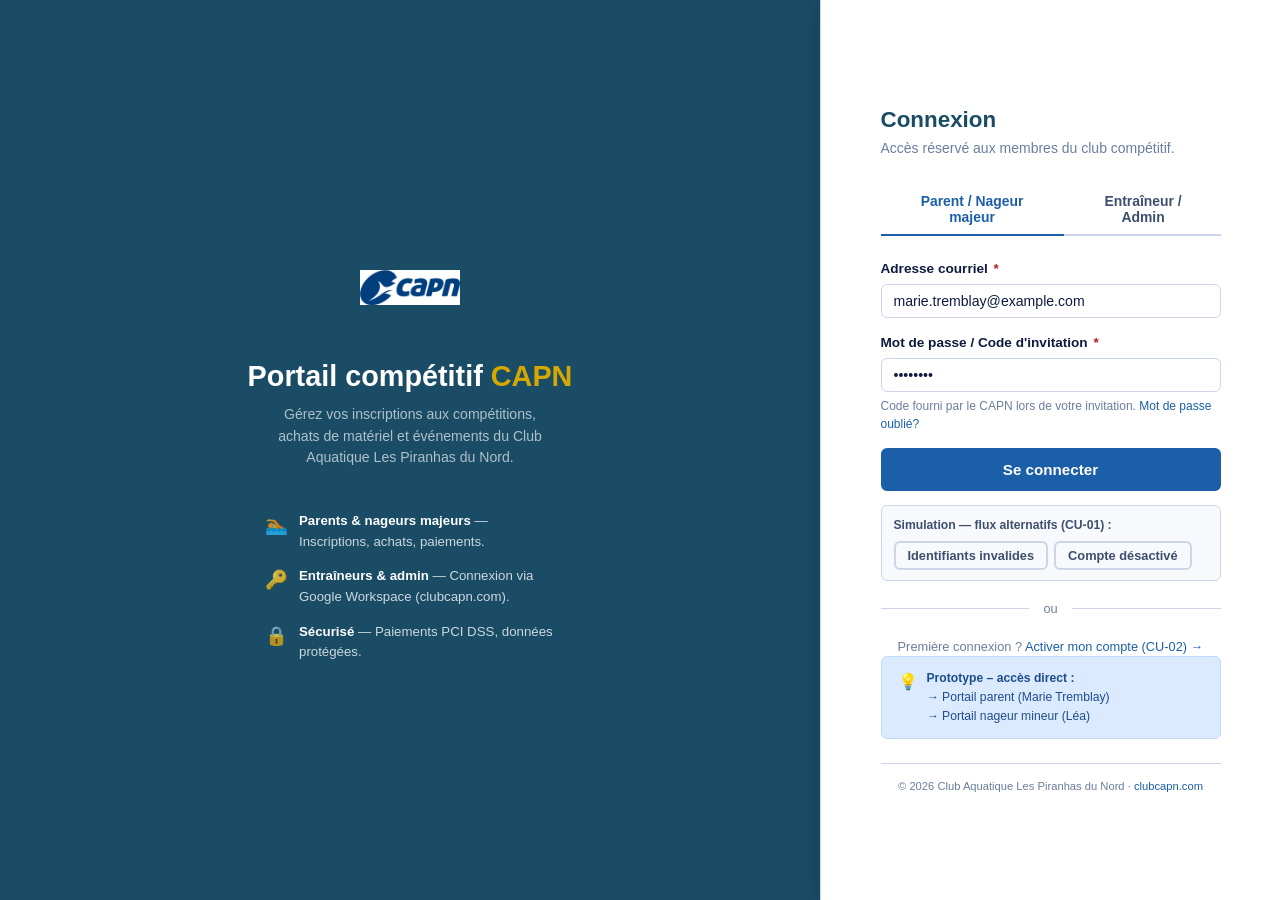
==== index.html @ 6d2fcdcb "Initial prototype commitment" ====
<!DOCTYPE html>
<html lang="fr">
<head>
  <meta charset="UTF-8" />
  <meta name="viewport" content="width=device-width, initial-scale=1.0" />
  <title>CAPN – Connexion</title>
  <meta name="description" content="Portail compétitif du Club Aquatique Les Piranhas du Nord (CAPN)." />
  <link rel="stylesheet" href="styles.css" />
</head>
<body>

<div class="login-page">
  <!-- Gauche – Branding -->
  <div class="login-left">
    <img src="image.png" alt="Logo CAPN" class="login-logo"
         onerror="this.style.display='none'; document.getElementById('logo-fb').style.display='flex';" />
    <div id="logo-fb" style="display:none; width:100px; height:100px; background:var(--gold); border-radius:50%; align-items:center; justify-content:center; font-size:2.8rem; margin-bottom:22px;">🐟</div>

    <div class="login-tagline">
      Portail compétitif <span>CAPN</span>
    </div>
    <p class="login-sub mt-12">
      Gérez vos inscriptions aux compétitions, achats de matériel et événements du Club Aquatique Les Piranhas du Nord.
    </p>

    <div style="margin-top:42px; display:flex; flex-direction:column; gap:14px; max-width:290px; width:100%;">
      <div style="display:flex; gap:11px; align-items:flex-start; color:rgba(255,255,255,.78); font-size:.83rem;">
        <span style="font-size:1.15rem; flex-shrink:0;">🏊</span>
        <span><strong style="color:#fff;">Parents &amp; nageurs majeurs</strong> — Inscriptions, achats, paiements.</span>
      </div>
      <div style="display:flex; gap:11px; align-items:flex-start; color:rgba(255,255,255,.78); font-size:.83rem;">
        <span style="font-size:1.15rem; flex-shrink:0;">🔑</span>
        <span><strong style="color:#fff;">Entraîneurs &amp; admin</strong> — Connexion via Google Workspace (clubcapn.com).</span>
      </div>
      <div style="display:flex; gap:11px; align-items:flex-start; color:rgba(255,255,255,.78); font-size:.83rem;">
        <span style="font-size:1.15rem; flex-shrink:0;">🔒</span>
        <span><strong style="color:#fff;">Sécurisé</strong> — Paiements PCI DSS, données protégées.</span>
      </div>
    </div>
  </div>

  <!-- Droite – Formulaire -->
  <div class="login-right">
    <div class="login-form-box">
      <h2 style="color:var(--capn-teal); margin-bottom:4px;">Connexion</h2>
      <p class="text-sm text-muted" style="margin-bottom:24px;">Accès réservé aux membres du club compétitif.</p>

      <!-- Onglets CU-01 -->
      <div class="tabs">
        <button class="tab-btn active" onclick="switchTab('parent')" id="tab-parent">Parent / Nageur majeur</button>
        <button class="tab-btn" onclick="switchTab('admin')" id="tab-admin">Entraîneur / Admin</button>
      </div>

      <!-- Section parent – AC1 Parent/Tuteur, AC2 Nageur majeur -->
      <div id="section-parent">
        <!-- Message d'erreur -->
        <div id="login-error" class="alert alert-danger mb-16 hidden">
          <span class="alert-icon">⚠️</span>
          <div id="login-error-msg">Identifiants invalides. Veuillez vérifier votre code et réessayer.</div>
        </div>

        <form id="login-form" onsubmit="handleLogin(event)">
          <div style="display:flex; flex-direction:column; gap:14px;">
            <div class="form-group">
              <label class="form-label" for="email">Adresse courriel <span class="required">*</span></label>
              <input type="email" id="email" class="form-control" placeholder="prenom.nom@example.com" value="marie.tremblay@example.com" required />
            </div>
            <div class="form-group">
              <label class="form-label" for="code">Mot de passe / Code d'invitation <span class="required">*</span></label>
              <input type="password" id="code" class="form-control" placeholder="Code reçu par courriel" value="CAPN2026" required />
              <span class="form-hint">Code fourni par le CAPN lors de votre invitation. <a href="#" onclick="showModal('modal-forgot')">Mot de passe oublié?</a></span>
            </div>
            <button type="submit" class="btn btn-primary btn-full btn-lg" id="btn-login">Se connecter</button>
          </div>
        </form>

        <!-- Simulation flux alternatifs (CU-01) -->
        <div style="margin-top:14px; padding:10px 12px; background:#F7F9FD; border:1px solid var(--border); border-radius:var(--radius); font-size:.76rem; color:var(--text-mid);">
          <div style="font-weight:600; margin-bottom:6px;">Simulation — flux alternatifs (CU-01) :</div>
          <div style="display:flex; gap:6px; flex-wrap:wrap;">
            <button class="btn btn-ghost btn-sm" onclick="simulerErreur('invalide')">Identifiants invalides</button>
            <button class="btn btn-ghost btn-sm" onclick="simulerErreur('desactive')">Compte désactivé</button>
          </div>
        </div>

        <div class="divider mt-16">ou</div>

        <div style="text-align:center; font-size:.8rem; color:var(--text-light);">
          Première connexion ? <a href="#" onclick="showModal('modal-activate')">Activer mon compte (CU-02) →</a>
        </div>

        <!-- Accès rapide prototype -->
        <div class="alert alert-info mt-20">
          <span class="alert-icon">💡</span>
          <div style="font-size:.76rem;">
            <strong>Prototype – accès direct :</strong><br/>
            <a href="dashboard-parent.html" style="color:var(--info);">→ Portail parent (Marie Tremblay)</a><br/>
            <a href="epreuves.html" style="color:var(--info);">→ Portail nageur mineur (Léa)</a>
          </div>
        </div>
      </div>

      <!-- Section entraîneur / admin – AC3 Entraîneur, AC4 Admin/DG (SSO Google) -->
      <div id="section-admin" class="hidden">
        <p class="text-sm text-muted mb-16">
          Le personnel du CAPN se connecte via le compte Google Workspace du club (<strong>@clubcapn.com</strong>). 
          Aucun identifiant supplémentaire n'est requis — le contrôle d'accès est géré par rôle (CU-01).
        </p>

        <!-- Erreur SSO (flux alternatif 2a.2) -->
        <div id="sso-error" class="alert alert-danger mb-16 hidden">
          <span class="alert-icon">⚠️</span>
          <div id="sso-error-msg">Connexion refusée. Votre compte @clubcapn.com n'est pas autorisé ou le service est indisponible.</div>
        </div>

        <button type="button" class="btn btn-google btn-full btn-lg" onclick="handleGoogleLogin()">
          <svg width="20" height="20" viewBox="0 0 48 48">
            <path fill="#EA4335" d="M24 9.5c3.5 0 6.6 1.2 9.1 3.2l6.8-6.8C35.8 2.2 30.2 0 24 0 14.7 0 6.7 5.4 2.7 13.3l7.9 6.1C12.4 13 17.8 9.5 24 9.5z"/>
            <path fill="#4285F4" d="M46.5 24.5c0-1.6-.1-3.2-.4-4.7H24v8.9h12.7c-.6 3-2.3 5.5-4.8 7.2l7.5 5.8C43.8 37.7 46.5 31.6 46.5 24.5z"/>
            <path fill="#FBBC05" d="M10.6 28.6A14.6 14.6 0 0 1 9.5 24c0-1.6.3-3.2.8-4.6L2.4 13.3A23.8 23.8 0 0 0 0 24c0 3.8.9 7.4 2.6 10.6l8-6z"/>
            <path fill="#34A853" d="M24 48c6.2 0 11.4-2 15.2-5.5l-7.5-5.8c-2.1 1.4-4.7 2.3-7.7 2.3-6.2 0-11.5-4.2-13.4-9.8l-8 6.2C6.6 42.5 14.7 48 24 48z"/>
          </svg>
          Connexion avec Google (clubcapn.com)
        </button>

        <div style="margin-top:12px; font-size:.76rem; text-align:center; color:var(--text-light);">
          <button class="btn btn-ghost btn-sm" style="font-size:.74rem;" onclick="simulerErreurSSO()">Simuler refus SSO (flux alt. 2a.2)</button>
        </div>

        <div class="alert alert-info mt-20">
          <span class="alert-icon">💡</span>
          <div style="font-size:.76rem;"><strong>Prototype :</strong><br/>
            <a href="dashboard-parent.html" style="color:var(--info);">→ Portail admin (connexion simulée)</a>
          </div>
        </div>
      </div>

      <div class="mt-24" style="text-align:center; font-size:.7rem; color:var(--text-light); border-top:1px solid var(--border); padding-top:14px;">
        © 2026 Club Aquatique Les Piranhas du Nord · <a href="https://www.clubcapn.com" target="_blank">clubcapn.com</a>
      </div>
    </div>
  </div>
</div>

<!-- Modal: Mot de passe oublié -->
<div class="modal-overlay" id="modal-forgot">
  <div class="modal">
    <div class="modal-header">
      <h3>Récupération de compte</h3>
      <button class="modal-close" onclick="closeModal('modal-forgot')">✕</button>
    </div>
    <div class="modal-body">
      <p class="text-sm text-muted mb-16">Saisissez votre adresse courriel. Un lien de réinitialisation vous sera envoyé via Google Workspace.</p>
      <div class="form-group">
        <label class="form-label">Adresse courriel <span class="required">*</span></label>
        <input type="email" class="form-control" placeholder="votre@courriel.com" />
      </div>
    </div>
    <div class="modal-footer">
      <button class="btn btn-ghost" onclick="closeModal('modal-forgot')">Annuler</button>
      <button class="btn btn-primary" onclick="showToast('Courriel de réinitialisation envoyé!'); closeModal('modal-forgot')">Envoyer le lien</button>
    </div>
  </div>
</div>

<!-- Modal: Activation de compte (CU-02) -->
<div class="modal-overlay" id="modal-activate">
  <div class="modal">
    <div class="modal-header">
      <h3>Activer mon compte – CU-02</h3>
      <button class="modal-close" onclick="closeModal('modal-activate')">✕</button>
    </div>
    <div class="modal-body">
      <div class="alert alert-info mb-16">
        <span class="alert-icon">📧</span>
        <div>Vous devez avoir reçu un courriel d'invitation du CAPN contenant votre code d'activation unique (CU-14 : émis par l'admin/DG).</div>
      </div>

      <!-- Erreur activation (flux alt. CU-02) -->
      <div id="activate-error" class="alert alert-danger mb-12 hidden">
        <span class="alert-icon">⚠️</span>
        <div id="activate-error-msg">Code invalide.</div>
      </div>

      <div style="display:flex; flex-direction:column; gap:12px;">
        <div class="form-group">
          <label class="form-label">Code d'invitation <span class="required">*</span></label>
          <input type="text" class="form-control code-input" placeholder="______" maxlength="10" id="activation-code" />
          <span class="form-hint">Code à 6-10 caractères fourni par le CAPN. Essayez : <strong>CAPN2026</strong></span>
        </div>
        <div class="form-row">
          <div class="form-group">
            <label class="form-label">Prénom <span class="required">*</span></label>
            <input type="text" class="form-control" placeholder="Votre prénom" />
          </div>
          <div class="form-group">
            <label class="form-label">Nom <span class="required">*</span></label>
            <input type="text" class="form-control" placeholder="Votre nom" />
          </div>
        </div>
        <div class="form-group">
          <label class="form-label">Nouveau mot de passe <span class="required">*</span></label>
          <input type="password" class="form-control" placeholder="Minimum 8 caractères" />
        </div>
      </div>

      <!-- Flux alternatifs CU-02 -->
      <div style="margin-top:12px; padding:9px 11px; background:#F7F9FD; border:1px solid var(--border); border-radius:var(--radius); font-size:.74rem;">
        <div style="font-weight:600; margin-bottom:5px; color:var(--text-mid);">Flux alternatifs CU-02 :</div>
        <div style="display:flex; gap:5px; flex-wrap:wrap;">
          <button class="btn btn-ghost btn-sm" style="font-size:.72rem;" onclick="afficherErreurActivation('Code invalide ou inexistant.')">Code invalide</button>
          <button class="btn btn-ghost btn-sm" style="font-size:.72rem;" onclick="afficherErreurActivation('Ce code a expiré. Contactez le CAPN.')">Code expiré</button>
          <button class="btn btn-ghost btn-sm" style="font-size:.72rem;" onclick="afficherErreurActivation('Ce code a déjà été utilisé.')">Déjà utilisé</button>
        </div>
      </div>
    </div>
    <div class="modal-footer">
      <button class="btn btn-ghost" onclick="closeModal('modal-activate')">Annuler</button>
      <button class="btn btn-primary" id="btn-activer" onclick="activerCompte()">Activer mon compte</button>
    </div>
  </div>
</div>

<div class="toast-container" id="toast-container"></div>

<script src="mock-data.js"></script>
<script>
function switchTab(tab) {
  document.getElementById('tab-parent').classList.toggle('active', tab === 'parent');
  document.getElementById('tab-admin').classList.toggle('active', tab === 'admin');
  document.getElementById('section-parent').classList.toggle('hidden', tab !== 'parent');
  document.getElementById('section-admin').classList.toggle('hidden', tab !== 'admin');
}

async function handleLogin(e) {
  e.preventDefault();
  const errorBox = document.getElementById('login-error');
  errorBox.classList.add('hidden');
  const btn = document.getElementById('btn-login');
  const email = document.getElementById('email').value;
  const code  = document.getElementById('code').value;
  setLoading(btn, true);
  const res = await API.login(email, code);
  setLoading(btn, false);
  if (res.success) {
    showToast('Connexion réussie! Redirection…');
    setTimeout(() => window.location.href = 'dashboard-parent.html', 1100);
  } else {
    document.getElementById('login-error-msg').textContent = res.error;
    errorBox.classList.remove('hidden');
  }
}

function simulerErreur(type) {
  const errorBox = document.getElementById('login-error');
  const msg = document.getElementById('login-error-msg');
  if (type === 'invalide') msg.textContent = 'Identifiants invalides. Veuillez vérifier votre courriel et votre code.';
  if (type === 'desactive') msg.textContent = 'Votre compte est désactivé. Veuillez contacter l\'équipe du CAPN pour régulariser votre situation.';
  errorBox.classList.remove('hidden');
}

function simulerErreurSSO() {
  const el = document.getElementById('sso-error');
  el.classList.remove('hidden');
  document.getElementById('sso-error-msg').textContent = 'Connexion refusée par Google Workspace. Votre compte @clubcapn.com n\'est pas autorisé ou le service SSO est temporairement indisponible.';
}

async function handleGoogleLogin() {
  const btn = event.currentTarget;
  setLoading(btn, true);
  await API.delay(900);
  setLoading(btn, false);
  showToast('Connexion Google réussie! Redirection…');
  setTimeout(() => window.location.href = 'dashboard-parent.html', 1100);
}

async function activerCompte() {
  const code = document.getElementById('activation-code').value.trim().toUpperCase();
  document.getElementById('activate-error').classList.add('hidden');
  if (!code) { afficherErreurActivation('Veuillez saisir un code d\'invitation.'); return; }
  const btn = document.getElementById('btn-activer');
  setLoading(btn, true);
  await API.delay(900);
  setLoading(btn, false);
  if (code === 'CAPN2026') {
    showToast('Compte activé avec succès! Vous pouvez maintenant vous connecter.');
    closeModal('modal-activate');
  } else {
    afficherErreurActivation('Code invalide ou inexistant. Vérifiez votre courriel d\'invitation.');
  }
}

function afficherErreurActivation(msg) {
  document.getElementById('activate-error-msg').textContent = msg;
  document.getElementById('activate-error').classList.remove('hidden');
}

function showModal(id)  { document.getElementById(id).classList.add('open');    }
function closeModal(id) { document.getElementById(id).classList.remove('open'); }

document.querySelectorAll('.modal-overlay').forEach(m => {
  m.addEventListener('click', e => { if (e.target === m) m.classList.remove('open'); });
});
</script>
</body>
</html>
---- styles.css ----
:root {
  --navy: #0D1B6B;
  --navy-dark: #091247;
  --navy-mid: #1a2d8a;
  --aqua: #1B5FA8;
  --aqua-light: #2572c4;
  --gold: #D4A800;
  --gold-dark: #B08C00;
  --gold-light: #FFF3CC;
  --capn-teal: #1A4C66;
  --bg-light: #F2F5FB;
  --bg-white: #FFFFFF;
  --text-dark: #0D1B3E;
  --text-mid: #3D4F6E;
  --text-light: #6B7E9F;
  --border: #CDD6E8;
  --border-dark: #AAB8D0;
  --success: #15803D;
  --success-bg: #DCFCE7;
  --warning: #92400E;
  --warning-bg: #FEF3C7;
  --danger: #B91C1C;
  --danger-bg: #FEE2E2;
  --info: #1E4D8C;
  --info-bg: #DBEAFE;

  --radius: 6px;
  --radius-lg: 10px;
  --shadow-sm: 0 1px 4px rgba(0, 0, 0, .08);
  --shadow: 0 3px 10px rgba(0, 0, 0, .10);
  --shadow-lg: 0 6px 20px rgba(0, 0, 0, .14);
  --transition: .18s ease;
}

*,
*::before,
*::after {
  box-sizing: border-box;
  margin: 0;
  padding: 0;
}

html {
  font-size: 16px;
  scroll-behavior: smooth;
}

body {
  font-family: 'Franklin Gothic Medium', 'Arial Narrow', Arial, sans-serif;
  background: var(--bg-light);
  color: var(--text-dark);
  line-height: 1.55;
  min-height: 100vh;
}

a {
  color: var(--aqua);
  text-decoration: none;
  transition: color var(--transition);
}

a:hover {
  color: var(--aqua-light);
  text-decoration: underline;
}

img {
  max-width: 100%;
}

h1 {
  font-size: 1.85rem;
  font-weight: 700;
  line-height: 1.25;
}

h2 {
  font-size: 1.4rem;
  font-weight: 700;
  line-height: 1.3;
}

h3 {
  font-size: 1.15rem;
  font-weight: 600;
  line-height: 1.4;
}

h4 {
  font-size: 1rem;
  font-weight: 600;
}

.text-muted {
  color: var(--text-light);
}

.text-mid {
  color: var(--text-mid);
}

.text-sm {
  font-size: .875rem;
}

.text-xs {
  font-size: .75rem;
}

.text-gold {
  color: var(--gold);
}

.text-aqua {
  color: var(--aqua);
}

.text-navy {
  color: var(--capn-teal);
}

.text-success {
  color: var(--success);
}

.text-danger {
  color: var(--danger);
}

.fw-600 {
  font-weight: 600;
}

.fw-700 {
  font-weight: 700;
}

.container {
  max-width: 1140px;
  margin: 0 auto;
  padding: 0 24px;
}

.container-sm {
  max-width: 700px;
  margin: 0 auto;
  padding: 0 24px;
}

.flex {
  display: flex;
}

.flex-col {
  flex-direction: column;
}

.align-center {
  align-items: center;
}

.justify-between {
  justify-content: space-between;
}

.gap-8 {
  gap: 8px;
}

.gap-12 {
  gap: 12px;
}

.gap-16 {
  gap: 16px;
}

.gap-24 {
  gap: 24px;
}

.mt-4 {
  margin-top: 4px;
}

.mt-8 {
  margin-top: 8px;
}

.mt-12 {
  margin-top: 12px;
}

.mt-16 {
  margin-top: 16px;
}

.mt-24 {
  margin-top: 24px;
}

.mt-32 {
  margin-top: 32px;
}

.mb-4 {
  margin-bottom: 4px;
}

.mb-8 {
  margin-bottom: 8px;
}

.mb-16 {
  margin-bottom: 16px;
}

.mb-24 {
  margin-bottom: 24px;
}

/* ── Navbar ── */
.navbar {
  background: var(--capn-teal);
  padding: 0 28px;
  height: 58px;
  display: flex;
  align-items: center;
  justify-content: space-between;
  box-shadow: 0 2px 6px rgba(0, 0, 0, .20);
  position: sticky;
  top: 0;
  z-index: 100;
}

.navbar-brand {
  display: flex;
  align-items: center;
  gap: 11px;
  text-decoration: none;
}

.navbar-logo {
  height: 36px;
  object-fit: contain;
}

.navbar-title {
  font-size: 1.05rem;
  font-weight: 700;
  color: #fff;
  letter-spacing: .2px;
}

.navbar-title span {
  color: var(--gold);
}

.navbar-nav {
  display: flex;
  align-items: center;
  gap: 4px;
  list-style: none;
}

.navbar-nav a {
  color: rgba(255, 255, 255, .78);
  font-size: .88rem;
  font-weight: 500;
  padding: 5px 13px;
  border-radius: var(--radius);
  transition: all var(--transition);
  text-decoration: none;
}

.navbar-nav a:hover {
  background: rgba(255, 255, 255, .10);
  color: #fff;
  text-decoration: none;
}

.navbar-nav a.active {
  background: rgba(255, 255, 255, .12);
  color: #fff;
}

.navbar-user {
  display: flex;
  align-items: center;
  gap: 9px;
  color: rgba(255, 255, 255, .88);
  font-size: .84rem;
  font-weight: 500;
}

.avatar {
  width: 34px;
  height: 34px;
  border-radius: 50%;
  background: var(--gold);
  color: var(--capn-teal);
  display: flex;
  align-items: center;
  justify-content: center;
  font-weight: 700;
  font-size: .82rem;
  flex-shrink: 0;
}

/* ── Page Header ── */
.page-header {
  background: var(--capn-teal);
  padding: 32px 0 26px;
  color: #fff;
  border-bottom: 3px solid var(--gold);
}

.page-header h1 {
  color: #fff;
}

.page-header p {
  color: rgba(255, 255, 255, .72);
  margin-top: 5px;
  font-size: .92rem;
}

.breadcrumb {
  font-size: .78rem;
  color: rgba(255, 255, 255, .55);
  margin-bottom: 7px;
  display: flex;
  gap: 6px;
  align-items: center;
}

.breadcrumb a {
  color: rgba(255, 255, 255, .65);
  text-decoration: none;
}

.breadcrumb a:hover {
  color: var(--gold);
  text-decoration: none;
}

.breadcrumb-sep {
  opacity: .45;
}

/* ── Cards ── */
.card {
  background: var(--bg-white);
  border-radius: var(--radius-lg);
  box-shadow: var(--shadow-sm);
  border: 1px solid var(--border);
  overflow: hidden;
}

.card-body {
  padding: 22px;
}

.card-header {
  padding: 13px 22px;
  border-bottom: 1px solid var(--border);
  font-weight: 600;
  font-size: .93rem;
  background: #F7F9FD;
  display: flex;
  align-items: center;
  justify-content: space-between;
}

/* ── Stat Cards ── */
.stat-card {
  background: var(--bg-white);
  border-radius: var(--radius-lg);
  box-shadow: var(--shadow-sm);
  border: 1px solid var(--border);
  padding: 18px 20px;
  display: flex;
  align-items: center;
  gap: 14px;
  transition: box-shadow var(--transition);
}

.stat-card:hover {
  box-shadow: var(--shadow);
}

.stat-icon {
  width: 48px;
  height: 48px;
  border-radius: var(--radius);
  display: flex;
  align-items: center;
  justify-content: center;
  font-size: 1.3rem;
  flex-shrink: 0;
}

.stat-icon.navy {
  background: #DDE4F5;
  color: var(--capn-teal);
}

.stat-icon.aqua {
  background: #D6E9FA;
  color: var(--aqua);
}

.stat-icon.gold {
  background: #FFF3CC;
  color: var(--gold-dark);
}

.stat-icon.green {
  background: #D1FAE5;
  color: var(--success);
}

.stat-label {
  font-size: .74rem;
  color: var(--text-light);
  font-weight: 600;
  text-transform: uppercase;
  letter-spacing: .06em;
}

.stat-value {
  font-size: 1.55rem;
  font-weight: 700;
  color: var(--text-dark);
  line-height: 1.1;
  margin-top: 2px;
}

.stat-sub {
  font-size: .76rem;
  color: var(--text-mid);
  margin-top: 2px;
}

/* ── Buttons ── */
.btn {
  display: inline-flex;
  align-items: center;
  gap: 7px;
  padding: 9px 18px;
  border-radius: var(--radius);
  font-family: inherit;
  font-size: .88rem;
  font-weight: 600;
  cursor: pointer;
  border: 2px solid transparent;
  transition: all var(--transition);
  text-decoration: none;
  white-space: nowrap;
}

.btn:hover {
  text-decoration: none;
}

.btn-primary {
  background: var(--aqua);
  color: #fff;
  border-color: var(--aqua);
}

.btn-primary:hover {
  background: var(--aqua-light);
  border-color: var(--aqua-light);
  color: #fff;
}

.btn-navy {
  background: var(--capn-teal);
  color: #fff;
  border-color: var(--capn-teal);
}

.btn-navy:hover {
  background: var(--navy-mid);
  border-color: var(--navy-mid);
  color: #fff;
}

.btn-gold {
  background: var(--gold);
  color: var(--capn-teal);
  border-color: var(--gold);
}

.btn-gold:hover {
  background: var(--gold-dark);
  border-color: var(--gold-dark);
  color: var(--capn-teal);
}

.btn-outline {
  background: transparent;
  color: var(--aqua);
  border-color: var(--aqua);
}

.btn-outline:hover {
  background: var(--aqua);
  color: #fff;
}

.btn-danger {
  background: var(--danger);
  color: #fff;
  border-color: var(--danger);
}

.btn-danger:hover {
  background: #991B1B;
  border-color: #991B1B;
  color: #fff;
}

.btn-ghost {
  background: transparent;
  color: var(--text-mid);
  border-color: var(--border);
}

.btn-ghost:hover {
  background: var(--bg-light);
  border-color: var(--border-dark);
}

.btn-sm {
  padding: 5px 12px;
  font-size: .8rem;
}

.btn-lg {
  padding: 11px 24px;
  font-size: .95rem;
}

.btn-full {
  width: 100%;
  justify-content: center;
}

.btn:disabled {
  opacity: .45;
  pointer-events: none;
}

/* Google SSO button */
.btn-google {
  background: #fff;
  color: #3C4043;
  border: 2px solid #DADCE0;
  font-weight: 500;
}

.btn-google:hover {
  background: #F8F9FA;
  border-color: #BBBFC4;
}

.btn-google img {
  width: 20px;
  height: 20px;
}

/* ── Badges ── */
.badge {
  display: inline-flex;
  align-items: center;
  gap: 3px;
  padding: 2px 9px;
  border-radius: 4px;
  font-size: .73rem;
  font-weight: 600;
  letter-spacing: .02em;
}

.badge-open {
  background: #D1FAE5;
  color: #14532D;
  border: 1px solid #A7F3D0;
}

.badge-pending {
  background: var(--warning-bg);
  color: var(--warning);
  border: 1px solid #FDE68A;
}

.badge-closed {
  background: #F3F4F6;
  color: #6B7280;
  border: 1px solid #E5E7EB;
}

.badge-paid {
  background: #D1FAE5;
  color: #14532D;
  border: 1px solid #A7F3D0;
}

.badge-unpaid {
  background: var(--danger-bg);
  color: var(--danger);
  border: 1px solid #FECACA;
}

.badge-info {
  background: var(--info-bg);
  color: var(--info);
  border: 1px solid #BFDBFE;
}

.badge-gold {
  background: var(--gold-light);
  color: var(--gold-dark);
  border: 1px solid #FDE68A;
}

/* ── Forms ── */
.form-group {
  display: flex;
  flex-direction: column;
  gap: 5px;
}

.form-label {
  font-size: .85rem;
  font-weight: 600;
  color: var(--text-dark);
}

.form-label .required {
  color: var(--danger);
  margin-left: 2px;
}

.form-control {
  width: 100%;
  padding: 8px 12px;
  border: 1.5px solid var(--border);
  border-radius: var(--radius);
  font-family: inherit;
  font-size: .88rem;
  color: var(--text-dark);
  background: #fff;
  transition: border-color var(--transition);
  outline: none;
}

.form-control:focus {
  border-color: var(--aqua);
}

.form-control::placeholder {
  color: var(--text-light);
}

textarea.form-control {
  resize: vertical;
  min-height: 80px;
}

.form-hint {
  font-size: .75rem;
  color: var(--text-light);
}

.form-row {
  display: grid;
  grid-template-columns: 1fr 1fr;
  gap: 14px;
}

/* Checkbox / Radio custom */
.check-group {
  display: flex;
  align-items: flex-start;
  gap: 10px;
  padding: 11px 13px;
  border-radius: var(--radius);
  border: 1.5px solid var(--border);
  cursor: pointer;
  transition: border-color var(--transition), background var(--transition);
}

.check-group:hover {
  border-color: var(--aqua);
  background: #EBF5FF;
}

.check-group.selected {
  border-color: var(--aqua);
  background: #EBF5FF;
}

.check-group input[type="checkbox"],
.check-group input[type="radio"] {
  accent-color: var(--aqua);
  width: 17px;
  height: 17px;
  flex-shrink: 0;
  margin-top: 1px;
}

/* ── Dividers ── */
.divider {
  display: flex;
  align-items: center;
  gap: 14px;
  color: var(--text-light);
  font-size: .8rem;
  margin: 18px 0;
}

.divider::before,
.divider::after {
  content: '';
  flex: 1;
  height: 1px;
  background: var(--border);
}

/* ── Grids ── */
.grid-2 {
  display: grid;
  grid-template-columns: repeat(2, 1fr);
  gap: 18px;
}

.grid-3 {
  display: grid;
  grid-template-columns: repeat(3, 1fr);
  gap: 18px;
}

.grid-4 {
  display: grid;
  grid-template-columns: repeat(4, 1fr);
  gap: 14px;
}

/* ── Table ── */
.table-wrap {
  overflow-x: auto;
}

table.capn-table {
  width: 100%;
  border-collapse: collapse;
  font-size: .86rem;
}

.capn-table th {
  background: #F7F9FD;
  color: var(--text-mid);
  font-weight: 600;
  padding: 9px 13px;
  text-align: left;
  border-bottom: 2px solid var(--border);
  white-space: nowrap;
  font-size: .76rem;
  text-transform: uppercase;
  letter-spacing: .05em;
}

.capn-table td {
  padding: 11px 13px;
  border-bottom: 1px solid var(--border);
  vertical-align: middle;
}

.capn-table tr:last-child td {
  border-bottom: none;
}

.capn-table tr:hover td {
  background: #F7F9FD;
}

/* ── Alert ── */
.alert {
  padding: 12px 16px;
  border-radius: var(--radius);
  font-size: .855rem;
  display: flex;
  align-items: flex-start;
  gap: 9px;
  border: 1px solid transparent;
}

.alert-info {
  background: var(--info-bg);
  color: var(--info);
  border-color: #BFDBFE;
}

.alert-success {
  background: #D1FAE5;
  color: #14532D;
  border-color: #A7F3D0;
}

.alert-warning {
  background: var(--warning-bg);
  color: var(--warning);
  border-color: #FDE68A;
}

.alert-danger {
  background: var(--danger-bg);
  color: var(--danger);
  border-color: #FECACA;
}

.alert-icon {
  font-size: 1rem;
  flex-shrink: 0;
  margin-top: 1px;
}

/* ── Modal ── */
.modal-overlay {
  position: fixed;
  inset: 0;
  background: rgba(0, 0, 0, .42);
  display: flex;
  align-items: center;
  justify-content: center;
  z-index: 999;
  padding: 20px;
  opacity: 0;
  pointer-events: none;
  transition: opacity var(--transition);
}

.modal-overlay.open {
  opacity: 1;
  pointer-events: all;
}

.modal {
  background: #fff;
  border-radius: var(--radius-lg);
  width: 100%;
  max-width: 540px;
  box-shadow: var(--shadow-lg);
  transform: translateY(16px);
  transition: transform var(--transition);
}

.modal-overlay.open .modal {
  transform: translateY(0);
}

.modal-header {
  padding: 18px 22px 14px;
  border-bottom: 1px solid var(--border);
  display: flex;
  align-items: center;
  justify-content: space-between;
}

.modal-body {
  padding: 22px;
}

.modal-footer {
  padding: 14px 22px;
  border-top: 1px solid var(--border);
  display: flex;
  justify-content: flex-end;
  gap: 9px;
}

.modal-close {
  background: none;
  border: none;
  font-size: 1.3rem;
  cursor: pointer;
  color: var(--text-light);
  padding: 3px;
  line-height: 1;
}

.modal-close:hover {
  color: var(--danger);
}

/* ── Tabs ── */
.tabs {
  display: flex;
  gap: 2px;
  border-bottom: 2px solid var(--border);
  margin-bottom: 22px;
}

.tab-btn {
  padding: 9px 16px;
  border: none;
  background: none;
  font-family: inherit;
  font-size: .87rem;
  font-weight: 600;
  color: var(--text-mid);
  cursor: pointer;
  border-bottom: 2px solid transparent;
  margin-bottom: -2px;
  transition: all var(--transition);
  border-radius: var(--radius) var(--radius) 0 0;
}

.tab-btn:hover {
  color: var(--aqua);
  background: rgba(27, 95, 168, .05);
}

.tab-btn.active {
  color: var(--aqua);
  border-bottom-color: var(--aqua);
}

/* ── Steps ── */
.step-bar {
  display: flex;
  gap: 0;
  margin-bottom: 28px;
}

.step {
  flex: 1;
  text-align: center;
  position: relative;
  font-size: .76rem;
  font-weight: 600;
  color: var(--text-light);
}

.step::before {
  content: attr(data-n);
  display: block;
  width: 28px;
  height: 28px;
  border-radius: 50%;
  background: var(--border);
  color: var(--text-mid);
  font-size: .8rem;
  font-weight: 700;
  line-height: 28px;
  margin: 0 auto 5px;
  transition: all var(--transition);
  position: relative;
  z-index: 1;
  border: 2px solid var(--border);
}

.step::after {
  content: '';
  position: absolute;
  top: 14px;
  left: calc(50% + 14px);
  right: calc(-50% + 14px);
  height: 2px;
  background: var(--border);
}

.step:last-child::after {
  display: none;
}

.step.done::before {
  background: var(--success);
  color: #fff;
  content: '✓';
  border-color: var(--success);
}

.step.active::before {
  background: var(--aqua);
  color: #fff;
  border-color: var(--aqua);
}

.step.active {
  color: var(--aqua);
}

.step.done {
  color: var(--success);
}

/* ── Épreuve cards ── */
.epreuve-card {
  border: 1.5px solid var(--border);
  border-radius: var(--radius);
  padding: 12px 15px;
  cursor: pointer;
  transition: border-color var(--transition), background var(--transition);
  display: flex;
  justify-content: space-between;
  align-items: center;
  background: #fff;
}

.epreuve-card:hover {
  border-color: var(--aqua);
  background: #F0F6FF;
}

.epreuve-card.selected {
  border-color: var(--aqua);
  background: #EBF5FF;
}

.epreuve-card.selected .epreuve-check {
  opacity: 1;
}

.epreuve-card.disabled-ep {
  opacity: .45;
  pointer-events: none;
}

.epreuve-title {
  font-weight: 600;
  font-size: .88rem;
}

.epreuve-meta {
  font-size: .76rem;
  color: var(--text-light);
  margin-top: 2px;
}

.epreuve-check {
  width: 20px;
  height: 20px;
  border-radius: 50%;
  background: var(--aqua);
  color: #fff;
  display: flex;
  align-items: center;
  justify-content: center;
  font-size: .7rem;
  opacity: 0;
  transition: opacity var(--transition);
}

/* ── Product cards ── */
.product-card {
  background: #fff;
  border: 1.5px solid var(--border);
  border-radius: var(--radius-lg);
  overflow: hidden;
  transition: box-shadow var(--transition), border-color var(--transition);
  display: flex;
  flex-direction: column;
}

.product-card:hover {
  box-shadow: var(--shadow);
  border-color: var(--border-dark);
}

.product-img {
  height: 140px;
  display: flex;
  align-items: center;
  justify-content: center;
  font-size: 3.2rem;
  background: #EAF0FA;
  border-bottom: 1px solid var(--border);
}

.product-body {
  padding: 13px 15px;
  flex: 1;
  display: flex;
  flex-direction: column;
  gap: 5px;
}

.product-name {
  font-weight: 700;
  font-size: .92rem;
}

.product-desc {
  font-size: .78rem;
  color: var(--text-light);
  flex: 1;
}

.product-price {
  font-size: 1.1rem;
  font-weight: 700;
  color: var(--capn-teal);
}

.product-price span {
  font-size: .76rem;
  font-weight: 400;
  color: var(--text-light);
}

.product-footer {
  padding: 11px 15px;
  border-top: 1px solid var(--border);
}

/* ── Sidebar Layout ── */
.layout-with-sidebar {
  display: grid;
  grid-template-columns: 1fr 300px;
  gap: 22px;
  align-items: start;
}

.cart-sidebar {
  background: #fff;
  border: 1.5px solid var(--border);
  border-radius: var(--radius-lg);
  position: sticky;
  top: 74px;
  overflow: hidden;
}

.cart-header {
  background: var(--capn-teal);
  color: #fff;
  padding: 13px 18px;
  font-weight: 700;
  font-size: .9rem;
  display: flex;
  align-items: center;
  gap: 8px;
}

.cart-items {
  padding: 0;
  list-style: none;
}

.cart-item {
  padding: 10px 18px;
  border-bottom: 1px solid var(--border);
  display: flex;
  justify-content: space-between;
  align-items: center;
  gap: 8px;
  font-size: .85rem;
}

.cart-item-name {
  font-weight: 500;
  flex: 1;
}

.cart-item-price {
  color: var(--text-mid);
  white-space: nowrap;
}

.cart-item-remove {
  background: none;
  border: none;
  color: var(--text-light);
  cursor: pointer;
  font-size: .95rem;
  padding: 2px 4px;
  border-radius: 3px;
}

.cart-item-remove:hover {
  color: var(--danger);
  background: var(--danger-bg);
}

.cart-total {
  padding: 13px 18px;
  border-top: 2px solid var(--border);
  display: flex;
  justify-content: space-between;
  font-weight: 700;
  font-size: .95rem;
}

.cart-empty {
  padding: 28px 18px;
  text-align: center;
  color: var(--text-light);
  font-size: .85rem;
}

/* ── Invoice ── */
.invoice-header {
  background: var(--capn-teal);
  color: #fff;
  padding: 28px;
  border-radius: var(--radius-lg) var(--radius-lg) 0 0;
  border-bottom: 3px solid var(--gold);
}

.invoice-grid {
  display: grid;
  grid-template-columns: 1fr 1fr;
  gap: 20px;
  padding: 22px 28px;
}

.invoice-label {
  font-size: .73rem;
  text-transform: uppercase;
  letter-spacing: .05em;
  color: var(--text-light);
  font-weight: 600;
}

.invoice-value {
  font-size: .92rem;
  font-weight: 500;
  margin-top: 2px;
}

.invoice-items {
  padding: 0 28px 22px;
}

.invoice-total-row {
  padding: 14px 28px;
  border-top: 2px solid var(--border);
  background: #F7F9FD;
  border-radius: 0 0 var(--radius-lg) var(--radius-lg);
}

/* ── Toast ── */
.toast-container {
  position: fixed;
  bottom: 22px;
  right: 22px;
  display: flex;
  flex-direction: column;
  gap: 8px;
  z-index: 1000;
}

.toast {
  background: var(--capn-teal);
  color: #fff;
  padding: 12px 18px;
  border-radius: var(--radius);
  font-size: .85rem;
  font-weight: 500;
  box-shadow: var(--shadow-lg);
  display: flex;
  align-items: center;
  gap: 9px;
  animation: slideIn .25s ease;
  max-width: 310px;
  border-left: 3px solid var(--gold);
}

.toast.success {
  background: var(--success);
  border-left-color: #A7F3D0;
}

.toast.error {
  background: var(--danger);
  border-left-color: #FECACA;
}

@keyframes slideIn {
  from {
    transform: translateX(100%);
    opacity: 0;
  }

  to {
    transform: translateX(0);
    opacity: 1;
  }
}

/* ── Competition cards ── */
.comp-card {
  background: #fff;
  border: 1.5px solid var(--border);
  border-radius: var(--radius-lg);
  overflow: hidden;
  display: flex;
  flex-direction: column;
  transition: box-shadow var(--transition), border-color var(--transition);
}

.comp-card:hover {
  box-shadow: var(--shadow);
  border-color: var(--border-dark);
}

.comp-card-accent {
  height: 4px;
  background: var(--aqua);
}

.comp-card.gold-accent .comp-card-accent {
  background: var(--gold);
}

.comp-card-body {
  padding: 18px;
  flex: 1;
}

.comp-card-footer {
  padding: 12px 18px;
  border-top: 1px solid var(--border);
  display: flex;
  justify-content: space-between;
  align-items: center;
  background: #F7F9FD;
}

.comp-date {
  font-size: .76rem;
  font-weight: 700;
  text-transform: uppercase;
  letter-spacing: .06em;
  color: var(--aqua);
  margin-bottom: 5px;
}

.comp-title {
  font-size: 1rem;
  font-weight: 700;
  margin-bottom: 3px;
}

.comp-location {
  font-size: .81rem;
  color: var(--text-mid);
  display: flex;
  align-items: center;
  gap: 3px;
}

.comp-meta {
  margin-top: 10px;
  display: flex;
  gap: 8px;
  flex-wrap: wrap;
}

.comp-meta-item {
  font-size: .76rem;
  color: var(--text-mid);
  display: flex;
  align-items: center;
  gap: 3px;
  background: #EEF3FA;
  padding: 2px 7px;
  border-radius: 4px;
  border: 1px solid var(--border);
}

/* ── Login page ── */
.login-page {
  min-height: 100vh;
  display: flex;
  background: var(--bg-light);
}

.login-left {
  flex: 1;
  display: flex;
  align-items: center;
  justify-content: center;
  flex-direction: column;
  padding: 56px 40px;
  background: var(--capn-teal);
  color: #fff;
}

.login-right {
  width: 460px;
  background: #fff;
  display: flex;
  align-items: center;
  justify-content: center;
  padding: 48px 46px;
  box-shadow: -4px 0 20px rgba(0, 0, 0, .12);
  border-left: 1px solid var(--border);
}

.login-logo {
  width: 100px;
  height: 100px;
  object-fit: contain;
  margin-bottom: 22px;
}

.login-tagline {
  font-size: 1.8rem;
  font-weight: 700;
  line-height: 1.2;
  text-align: center;
  max-width: 340px;
}

.login-tagline span {
  color: var(--gold);
}

.login-sub {
  color: rgba(255, 255, 255, .65);
  text-align: center;
  max-width: 290px;
  font-size: .88rem;
  margin-top: 10px;
}

.login-form-box {
  width: 100%;
  max-width: 340px;
}

.code-input {
  font-size: 1.4rem;
  font-weight: 700;
  text-align: center;
  letter-spacing: .3em;
  text-transform: uppercase;
}

/* ── Misc ── */
.text-center {
  text-align: center;
}

.text-right {
  text-align: right;
}

.w-full {
  width: 100%;
}

.hidden {
  display: none !important;
}

.section {
  padding: 28px 0;
}

.section-title {
  font-size: 1.05rem;
  font-weight: 700;
  margin-bottom: 14px;
  display: flex;
  align-items: center;
  gap: 10px;
  padding-bottom: 8px;
  border-bottom: 2px solid var(--border);
}

/* ── Scrollbar ── */
::-webkit-scrollbar {
  width: 5px;
  height: 5px;
}

::-webkit-scrollbar-track {
  background: transparent;
}

::-webkit-scrollbar-thumb {
  background: var(--border);
  border-radius: 3px;
}

::-webkit-scrollbar-thumb:hover {
  background: var(--border-dark);
}

/* ── Responsive ── */
@media (max-width: 900px) {
  .login-left {
    display: none;
  }

  .login-right {
    width: 100%;
  }

  .grid-3 {
    grid-template-columns: repeat(2, 1fr);
  }

  .grid-4 {
    grid-template-columns: repeat(2, 1fr);
  }

  .layout-with-sidebar {
    grid-template-columns: 1fr;
  }

  .cart-sidebar {
    position: static;
  }

  .form-row {
    grid-template-columns: 1fr;
  }

  .navbar {
    padding: 0 14px;
  }
}

@media (max-width: 600px) {
  .grid-2 {
    grid-template-columns: 1fr;
  }

  .grid-3 {
    grid-template-columns: 1fr;
  }
}
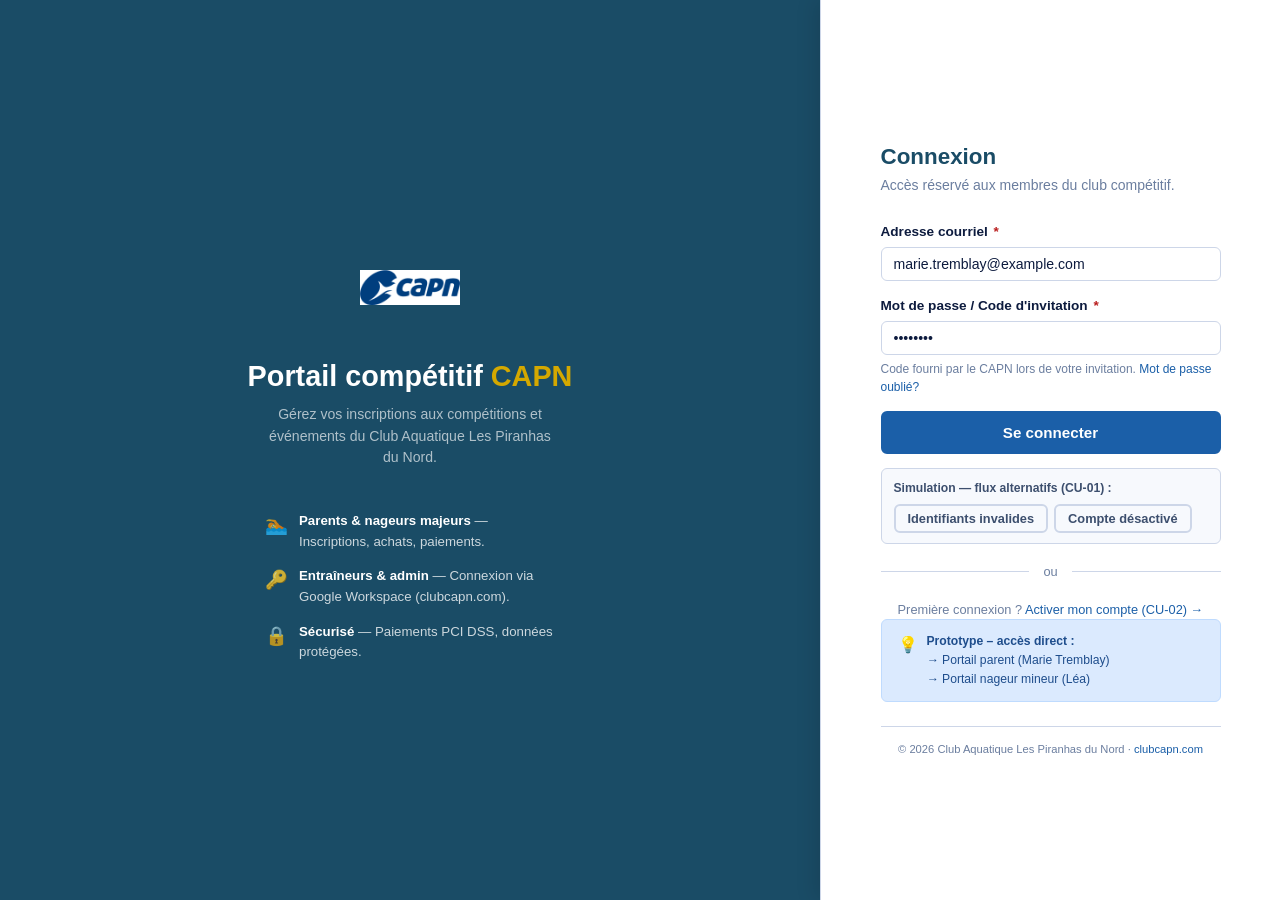
==== commit e5965048: "Simplified prototype according to SRS elements (CU05, CU06, US-04, US-06, EF-06, EF-07, EF-08)" ====
--- a/index.html
+++ b/index.html
@@ -20,7 +20,7 @@
       Portail compétitif <span>CAPN</span>
     </div>
     <p class="login-sub mt-12">
-      Gérez vos inscriptions aux compétitions, achats de matériel et événements du Club Aquatique Les Piranhas du Nord.
+      Gérez vos inscriptions aux compétitions et événements du Club Aquatique Les Piranhas du Nord.
     </p>
 
     <div style="margin-top:42px; display:flex; flex-direction:column; gap:14px; max-width:290px; width:100%;">
@@ -45,10 +45,8 @@
       <h2 style="color:var(--capn-teal); margin-bottom:4px;">Connexion</h2>
       <p class="text-sm text-muted" style="margin-bottom:24px;">Accès réservé aux membres du club compétitif.</p>
 
-      <!-- Onglets CU-01 -->
-      <div class="tabs">
-        <button class="tab-btn active" onclick="switchTab('parent')" id="tab-parent">Parent / Nageur majeur</button>
-        <button class="tab-btn" onclick="switchTab('admin')" id="tab-admin">Entraîneur / Admin</button>
+      <div class="tabs" style="display:none;">
+        <button class="tab-btn active" onclick="switchTab('parent')" id="tab-parent">Parent / Nageur mineur</button>
       </div>
 
       <!-- Section parent – AC1 Parent/Tuteur, AC2 Nageur majeur -->
@@ -100,40 +98,7 @@
         </div>
       </div>
 
-      <!-- Section entraîneur / admin – AC3 Entraîneur, AC4 Admin/DG (SSO Google) -->
-      <div id="section-admin" class="hidden">
-        <p class="text-sm text-muted mb-16">
-          Le personnel du CAPN se connecte via le compte Google Workspace du club (<strong>@clubcapn.com</strong>). 
-          Aucun identifiant supplémentaire n'est requis — le contrôle d'accès est géré par rôle (CU-01).
-        </p>
-
-        <!-- Erreur SSO (flux alternatif 2a.2) -->
-        <div id="sso-error" class="alert alert-danger mb-16 hidden">
-          <span class="alert-icon">⚠️</span>
-          <div id="sso-error-msg">Connexion refusée. Votre compte @clubcapn.com n'est pas autorisé ou le service est indisponible.</div>
-        </div>
-
-        <button type="button" class="btn btn-google btn-full btn-lg" onclick="handleGoogleLogin()">
-          <svg width="20" height="20" viewBox="0 0 48 48">
-            <path fill="#EA4335" d="M24 9.5c3.5 0 6.6 1.2 9.1 3.2l6.8-6.8C35.8 2.2 30.2 0 24 0 14.7 0 6.7 5.4 2.7 13.3l7.9 6.1C12.4 13 17.8 9.5 24 9.5z"/>
-            <path fill="#4285F4" d="M46.5 24.5c0-1.6-.1-3.2-.4-4.7H24v8.9h12.7c-.6 3-2.3 5.5-4.8 7.2l7.5 5.8C43.8 37.7 46.5 31.6 46.5 24.5z"/>
-            <path fill="#FBBC05" d="M10.6 28.6A14.6 14.6 0 0 1 9.5 24c0-1.6.3-3.2.8-4.6L2.4 13.3A23.8 23.8 0 0 0 0 24c0 3.8.9 7.4 2.6 10.6l8-6z"/>
-            <path fill="#34A853" d="M24 48c6.2 0 11.4-2 15.2-5.5l-7.5-5.8c-2.1 1.4-4.7 2.3-7.7 2.3-6.2 0-11.5-4.2-13.4-9.8l-8 6.2C6.6 42.5 14.7 48 24 48z"/>
-          </svg>
-          Connexion avec Google (clubcapn.com)
-        </button>
-
-        <div style="margin-top:12px; font-size:.76rem; text-align:center; color:var(--text-light);">
-          <button class="btn btn-ghost btn-sm" style="font-size:.74rem;" onclick="simulerErreurSSO()">Simuler refus SSO (flux alt. 2a.2)</button>
-        </div>
-
-        <div class="alert alert-info mt-20">
-          <span class="alert-icon">💡</span>
-          <div style="font-size:.76rem;"><strong>Prototype :</strong><br/>
-            <a href="dashboard-parent.html" style="color:var(--info);">→ Portail admin (connexion simulée)</a>
-          </div>
-        </div>
-      </div>
+
 
       <div class="mt-24" style="text-align:center; font-size:.7rem; color:var(--text-light); border-top:1px solid var(--border); padding-top:14px;">
         © 2026 Club Aquatique Les Piranhas du Nord · <a href="https://www.clubcapn.com" target="_blank">clubcapn.com</a>
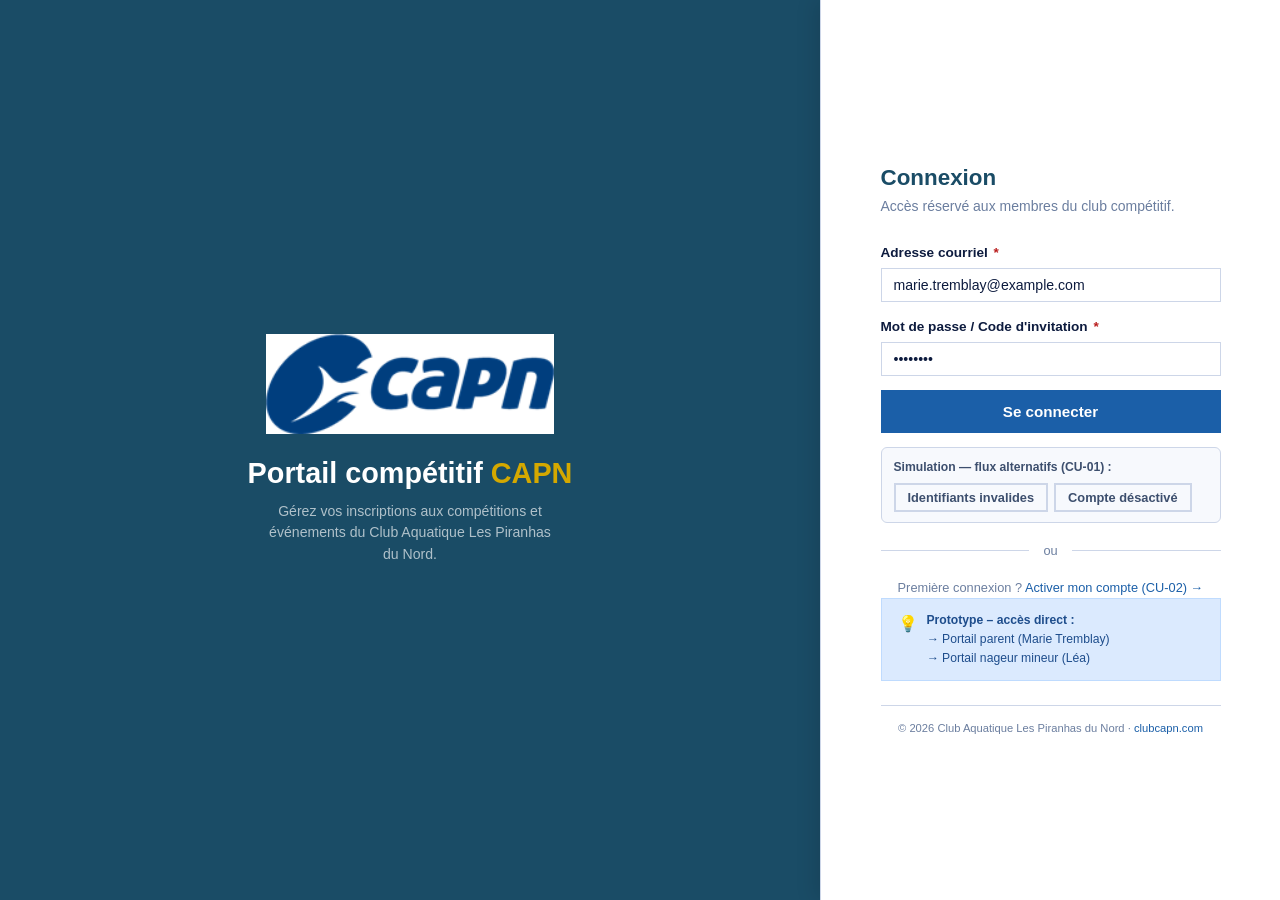
==== commit a7382915: "Removed all comments from HTML, JS, and CSS files." ====
--- a/index.html
+++ b/index.html
@@ -10,7 +10,7 @@
 <body>
 
 <div class="login-page">
-  <!-- Gauche – Branding -->
+
   <div class="login-left">
     <img src="image.png" alt="Logo CAPN" class="login-logo"
          onerror="this.style.display='none'; document.getElementById('logo-fb').style.display='flex';" />
@@ -23,23 +23,9 @@
       Gérez vos inscriptions aux compétitions et événements du Club Aquatique Les Piranhas du Nord.
     </p>
 
-    <div style="margin-top:42px; display:flex; flex-direction:column; gap:14px; max-width:290px; width:100%;">
-      <div style="display:flex; gap:11px; align-items:flex-start; color:rgba(255,255,255,.78); font-size:.83rem;">
-        <span style="font-size:1.15rem; flex-shrink:0;">🏊</span>
-        <span><strong style="color:#fff;">Parents &amp; nageurs majeurs</strong> — Inscriptions, achats, paiements.</span>
-      </div>
-      <div style="display:flex; gap:11px; align-items:flex-start; color:rgba(255,255,255,.78); font-size:.83rem;">
-        <span style="font-size:1.15rem; flex-shrink:0;">🔑</span>
-        <span><strong style="color:#fff;">Entraîneurs &amp; admin</strong> — Connexion via Google Workspace (clubcapn.com).</span>
-      </div>
-      <div style="display:flex; gap:11px; align-items:flex-start; color:rgba(255,255,255,.78); font-size:.83rem;">
-        <span style="font-size:1.15rem; flex-shrink:0;">🔒</span>
-        <span><strong style="color:#fff;">Sécurisé</strong> — Paiements PCI DSS, données protégées.</span>
-      </div>
-    </div>
-  </div>
-
-  <!-- Droite – Formulaire -->
+  </div>
+
+
   <div class="login-right">
     <div class="login-form-box">
       <h2 style="color:var(--capn-teal); margin-bottom:4px;">Connexion</h2>
@@ -49,9 +35,9 @@
         <button class="tab-btn active" onclick="switchTab('parent')" id="tab-parent">Parent / Nageur mineur</button>
       </div>
 
-      <!-- Section parent – AC1 Parent/Tuteur, AC2 Nageur majeur -->
+
       <div id="section-parent">
-        <!-- Message d'erreur -->
+
         <div id="login-error" class="alert alert-danger mb-16 hidden">
           <span class="alert-icon">⚠️</span>
           <div id="login-error-msg">Identifiants invalides. Veuillez vérifier votre code et réessayer.</div>
@@ -66,13 +52,12 @@
             <div class="form-group">
               <label class="form-label" for="code">Mot de passe / Code d'invitation <span class="required">*</span></label>
               <input type="password" id="code" class="form-control" placeholder="Code reçu par courriel" value="CAPN2026" required />
-              <span class="form-hint">Code fourni par le CAPN lors de votre invitation. <a href="#" onclick="showModal('modal-forgot')">Mot de passe oublié?</a></span>
             </div>
             <button type="submit" class="btn btn-primary btn-full btn-lg" id="btn-login">Se connecter</button>
           </div>
         </form>
 
-        <!-- Simulation flux alternatifs (CU-01) -->
+
         <div style="margin-top:14px; padding:10px 12px; background:#F7F9FD; border:1px solid var(--border); border-radius:var(--radius); font-size:.76rem; color:var(--text-mid);">
           <div style="font-weight:600; margin-bottom:6px;">Simulation — flux alternatifs (CU-01) :</div>
           <div style="display:flex; gap:6px; flex-wrap:wrap;">
@@ -87,7 +72,7 @@
           Première connexion ? <a href="#" onclick="showModal('modal-activate')">Activer mon compte (CU-02) →</a>
         </div>
 
-        <!-- Accès rapide prototype -->
+
         <div class="alert alert-info mt-20">
           <span class="alert-icon">💡</span>
           <div style="font-size:.76rem;">
@@ -107,7 +92,7 @@
   </div>
 </div>
 
-<!-- Modal: Mot de passe oublié -->
+
 <div class="modal-overlay" id="modal-forgot">
   <div class="modal">
     <div class="modal-header">
@@ -128,7 +113,7 @@
   </div>
 </div>
 
-<!-- Modal: Activation de compte (CU-02) -->
+
 <div class="modal-overlay" id="modal-activate">
   <div class="modal">
     <div class="modal-header">
@@ -141,7 +126,7 @@
         <div>Vous devez avoir reçu un courriel d'invitation du CAPN contenant votre code d'activation unique (CU-14 : émis par l'admin/DG).</div>
       </div>
 
-      <!-- Erreur activation (flux alt. CU-02) -->
+
       <div id="activate-error" class="alert alert-danger mb-12 hidden">
         <span class="alert-icon">⚠️</span>
         <div id="activate-error-msg">Code invalide.</div>
@@ -169,7 +154,7 @@
         </div>
       </div>
 
-      <!-- Flux alternatifs CU-02 -->
+
       <div style="margin-top:12px; padding:9px 11px; background:#F7F9FD; border:1px solid var(--border); border-radius:var(--radius); font-size:.74rem;">
         <div style="font-weight:600; margin-bottom:5px; color:var(--text-mid);">Flux alternatifs CU-02 :</div>
         <div style="display:flex; gap:5px; flex-wrap:wrap;">
--- a/styles.css
+++ b/styles.css
@@ -219,7 +219,7 @@
   margin-bottom: 24px;
 }
 
-/* ── Navbar ── */
+
 .navbar {
   background: var(--capn-teal);
   padding: 0 28px;
@@ -268,7 +268,6 @@
   font-size: .88rem;
   font-weight: 500;
   padding: 5px 13px;
-  border-radius: var(--radius);
   transition: all var(--transition);
   text-decoration: none;
 }
@@ -296,7 +295,6 @@
 .avatar {
   width: 34px;
   height: 34px;
-  border-radius: 50%;
   background: var(--gold);
   color: var(--capn-teal);
   display: flex;
@@ -307,7 +305,7 @@
   flex-shrink: 0;
 }
 
-/* ── Page Header ── */
+
 .page-header {
   background: var(--capn-teal);
   padding: 32px 0 26px;
@@ -348,10 +346,9 @@
   opacity: .45;
 }
 
-/* ── Cards ── */
+
 .card {
   background: var(--bg-white);
-  border-radius: var(--radius-lg);
   box-shadow: var(--shadow-sm);
   border: 1px solid var(--border);
   overflow: hidden;
@@ -364,18 +361,17 @@
 .card-header {
   padding: 13px 22px;
   border-bottom: 1px solid var(--border);
-  font-weight: 600;
-  font-size: .93rem;
+  font-weight: 800;
+  font-size: 1.2rem;
   background: #F7F9FD;
   display: flex;
   align-items: center;
   justify-content: space-between;
 }
 
-/* ── Stat Cards ── */
+
 .stat-card {
   background: var(--bg-white);
-  border-radius: var(--radius-lg);
   box-shadow: var(--shadow-sm);
   border: 1px solid var(--border);
   padding: 18px 20px;
@@ -392,7 +388,6 @@
 .stat-icon {
   width: 48px;
   height: 48px;
-  border-radius: var(--radius);
   display: flex;
   align-items: center;
   justify-content: center;
@@ -442,13 +437,12 @@
   margin-top: 2px;
 }
 
-/* ── Buttons ── */
+
 .btn {
   display: inline-flex;
   align-items: center;
   gap: 7px;
   padding: 9px 18px;
-  border-radius: var(--radius);
   font-family: inherit;
   font-size: .88rem;
   font-weight: 600;
@@ -553,7 +547,7 @@
   pointer-events: none;
 }
 
-/* Google SSO button */
+
 .btn-google {
   background: #fff;
   color: #3C4043;
@@ -571,13 +565,12 @@
   height: 20px;
 }
 
-/* ── Badges ── */
+
 .badge {
   display: inline-flex;
   align-items: center;
   gap: 3px;
   padding: 2px 9px;
-  border-radius: 4px;
   font-size: .73rem;
   font-weight: 600;
   letter-spacing: .02em;
@@ -625,7 +618,7 @@
   border: 1px solid #FDE68A;
 }
 
-/* ── Forms ── */
+
 .form-group {
   display: flex;
   flex-direction: column;
@@ -647,7 +640,6 @@
   width: 100%;
   padding: 8px 12px;
   border: 1.5px solid var(--border);
-  border-radius: var(--radius);
   font-family: inherit;
   font-size: .88rem;
   color: var(--text-dark);
@@ -680,13 +672,12 @@
   gap: 14px;
 }
 
-/* Checkbox / Radio custom */
+
 .check-group {
   display: flex;
   align-items: flex-start;
   gap: 10px;
   padding: 11px 13px;
-  border-radius: var(--radius);
   border: 1.5px solid var(--border);
   cursor: pointer;
   transition: border-color var(--transition), background var(--transition);
@@ -711,7 +702,7 @@
   margin-top: 1px;
 }
 
-/* ── Dividers ── */
+
 .divider {
   display: flex;
   align-items: center;
@@ -729,7 +720,7 @@
   background: var(--border);
 }
 
-/* ── Grids ── */
+
 .grid-2 {
   display: grid;
   grid-template-columns: repeat(2, 1fr);
@@ -748,7 +739,7 @@
   gap: 14px;
 }
 
-/* ── Table ── */
+
 .table-wrap {
   overflow-x: auto;
 }
@@ -786,10 +777,9 @@
   background: #F7F9FD;
 }
 
-/* ── Alert ── */
+
 .alert {
   padding: 12px 16px;
-  border-radius: var(--radius);
   font-size: .855rem;
   display: flex;
   align-items: flex-start;
@@ -827,7 +817,7 @@
   margin-top: 1px;
 }
 
-/* ── Modal ── */
+
 .modal-overlay {
   position: fixed;
   inset: 0;
@@ -849,7 +839,6 @@
 
 .modal {
   background: #fff;
-  border-radius: var(--radius-lg);
   width: 100%;
   max-width: 540px;
   box-shadow: var(--shadow-lg);
@@ -895,7 +884,7 @@
   color: var(--danger);
 }
 
-/* ── Tabs ── */
+
 .tabs {
   display: flex;
   gap: 2px;
@@ -915,7 +904,6 @@
   border-bottom: 2px solid transparent;
   margin-bottom: -2px;
   transition: all var(--transition);
-  border-radius: var(--radius) var(--radius) 0 0;
 }
 
 .tab-btn:hover {
@@ -928,7 +916,7 @@
   border-bottom-color: var(--aqua);
 }
 
-/* ── Steps ── */
+
 .step-bar {
   display: flex;
   gap: 0;
@@ -949,7 +937,6 @@
   display: block;
   width: 28px;
   height: 28px;
-  border-radius: 50%;
   background: var(--border);
   color: var(--text-mid);
   font-size: .8rem;
@@ -997,10 +984,9 @@
   color: var(--success);
 }
 
-/* ── Épreuve cards ── */
+
 .epreuve-card {
   border: 1.5px solid var(--border);
-  border-radius: var(--radius);
   padding: 12px 15px;
   cursor: pointer;
   transition: border-color var(--transition), background var(--transition);
@@ -1043,7 +1029,6 @@
 .epreuve-check {
   width: 20px;
   height: 20px;
-  border-radius: 50%;
   background: var(--aqua);
   color: #fff;
   display: flex;
@@ -1054,11 +1039,10 @@
   transition: opacity var(--transition);
 }
 
-/* ── Product cards ── */
+
 .product-card {
   background: #fff;
   border: 1.5px solid var(--border);
-  border-radius: var(--radius-lg);
   overflow: hidden;
   transition: box-shadow var(--transition), border-color var(--transition);
   display: flex;
@@ -1116,7 +1100,7 @@
   border-top: 1px solid var(--border);
 }
 
-/* ── Sidebar Layout ── */
+
 .layout-with-sidebar {
   display: grid;
   grid-template-columns: 1fr 300px;
@@ -1127,7 +1111,6 @@
 .cart-sidebar {
   background: #fff;
   border: 1.5px solid var(--border);
-  border-radius: var(--radius-lg);
   position: sticky;
   top: 74px;
   overflow: hidden;
@@ -1176,7 +1159,6 @@
   cursor: pointer;
   font-size: .95rem;
   padding: 2px 4px;
-  border-radius: 3px;
 }
 
 .cart-item-remove:hover {
@@ -1200,12 +1182,11 @@
   font-size: .85rem;
 }
 
-/* ── Invoice ── */
+
 .invoice-header {
   background: var(--capn-teal);
   color: #fff;
   padding: 28px;
-  border-radius: var(--radius-lg) var(--radius-lg) 0 0;
   border-bottom: 3px solid var(--gold);
 }
 
@@ -1238,10 +1219,9 @@
   padding: 14px 28px;
   border-top: 2px solid var(--border);
   background: #F7F9FD;
-  border-radius: 0 0 var(--radius-lg) var(--radius-lg);
-}
-
-/* ── Toast ── */
+}
+
+
 .toast-container {
   position: fixed;
   bottom: 22px;
@@ -1256,7 +1236,6 @@
   background: var(--capn-teal);
   color: #fff;
   padding: 12px 18px;
-  border-radius: var(--radius);
   font-size: .85rem;
   font-weight: 500;
   box-shadow: var(--shadow-lg);
@@ -1290,11 +1269,10 @@
   }
 }
 
-/* ── Competition cards ── */
+
 .comp-card {
   background: #fff;
   border: 1.5px solid var(--border);
-  border-radius: var(--radius-lg);
   overflow: hidden;
   display: flex;
   flex-direction: column;
@@ -1367,11 +1345,10 @@
   gap: 3px;
   background: #EEF3FA;
   padding: 2px 7px;
-  border-radius: 4px;
   border: 1px solid var(--border);
 }
 
-/* ── Login page ── */
+
 .login-page {
   min-height: 100vh;
   display: flex;
@@ -1401,7 +1378,6 @@
 }
 
 .login-logo {
-  width: 100px;
   height: 100px;
   object-fit: contain;
   margin-bottom: 22px;
@@ -1440,7 +1416,7 @@
   text-transform: uppercase;
 }
 
-/* ── Misc ── */
+
 .text-center {
   text-align: center;
 }
@@ -1472,7 +1448,7 @@
   border-bottom: 2px solid var(--border);
 }
 
-/* ── Scrollbar ── */
+
 ::-webkit-scrollbar {
   width: 5px;
   height: 5px;
@@ -1484,14 +1460,13 @@
 
 ::-webkit-scrollbar-thumb {
   background: var(--border);
-  border-radius: 3px;
 }
 
 ::-webkit-scrollbar-thumb:hover {
   background: var(--border-dark);
 }
 
-/* ── Responsive ── */
+
 @media (max-width: 900px) {
   .login-left {
     display: none;
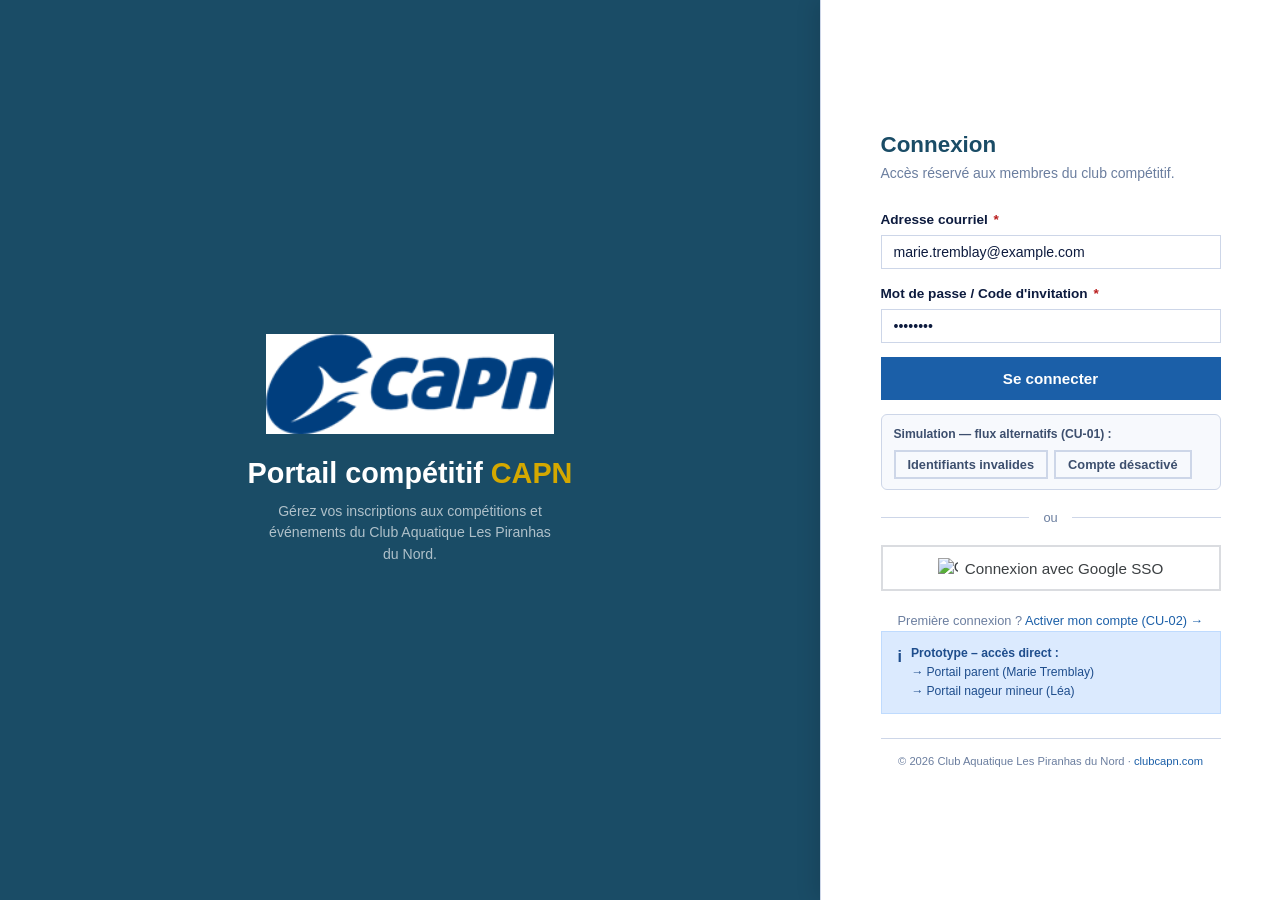
==== commit 2473d74c: "first commit" ====
--- a/index.html
+++ b/index.html
@@ -14,7 +14,7 @@
   <div class="login-left">
     <img src="image.png" alt="Logo CAPN" class="login-logo"
          onerror="this.style.display='none'; document.getElementById('logo-fb').style.display='flex';" />
-    <div id="logo-fb" style="display:none; width:100px; height:100px; background:var(--gold); border-radius:50%; align-items:center; justify-content:center; font-size:2.8rem; margin-bottom:22px;">🐟</div>
+    <div id="logo-fb" style="display:none; width:100px; height:100px; background:var(--gold); border-radius:50%; align-items:center; justify-content:center; font-size:1.6rem; font-weight:800; color:var(--capn-teal); margin-bottom:22px;">CAPN</div>
 
     <div class="login-tagline">
       Portail compétitif <span>CAPN</span>
@@ -39,7 +39,7 @@
       <div id="section-parent">
 
         <div id="login-error" class="alert alert-danger mb-16 hidden">
-          <span class="alert-icon">⚠️</span>
+          <span class="alert-icon" style="font-weight:bold;">!</span>
           <div id="login-error-msg">Identifiants invalides. Veuillez vérifier votre code et réessayer.</div>
         </div>
 
@@ -68,13 +68,23 @@
 
         <div class="divider mt-16">ou</div>
 
-        <div style="text-align:center; font-size:.8rem; color:var(--text-light);">
+        <div id="sso-error" class="alert alert-danger mb-16 hidden">
+          <span class="alert-icon" style="font-weight:bold;">!</span>
+          <div id="sso-error-msg"></div>
+        </div>
+
+        <button type="button" class="btn btn-google btn-full btn-lg" onclick="handleGoogleLogin(event)">
+          <img src="https://upload.wikimedia.org/wikipedia/commons/c/c1/Google_%22G%22_logo.svg" alt="Google">
+          Connexion avec Google SSO
+        </button>
+
+        <div style="text-align:center; font-size:.8rem; color:var(--text-light); margin-top:20px;">
           Première connexion ? <a href="#" onclick="showModal('modal-activate')">Activer mon compte (CU-02) →</a>
         </div>
 
 
         <div class="alert alert-info mt-20">
-          <span class="alert-icon">💡</span>
+          <span class="alert-icon" style="font-weight:bold;">i</span>
           <div style="font-size:.76rem;">
             <strong>Prototype – accès direct :</strong><br/>
             <a href="dashboard-parent.html" style="color:var(--info);">→ Portail parent (Marie Tremblay)</a><br/>
@@ -122,13 +132,13 @@
     </div>
     <div class="modal-body">
       <div class="alert alert-info mb-16">
-        <span class="alert-icon">📧</span>
+        <span class="alert-icon" style="font-weight:bold;">i</span>
         <div>Vous devez avoir reçu un courriel d'invitation du CAPN contenant votre code d'activation unique (CU-14 : émis par l'admin/DG).</div>
       </div>
 
 
       <div id="activate-error" class="alert alert-danger mb-12 hidden">
-        <span class="alert-icon">⚠️</span>
+        <span class="alert-icon" style="font-weight:bold;">!</span>
         <div id="activate-error-msg">Code invalide.</div>
       </div>
 
@@ -215,8 +225,8 @@
   document.getElementById('sso-error-msg').textContent = 'Connexion refusée par Google Workspace. Votre compte @clubcapn.com n\'est pas autorisé ou le service SSO est temporairement indisponible.';
 }
 
-async function handleGoogleLogin() {
-  const btn = event.currentTarget;
+async function handleGoogleLogin(e) {
+  const btn = e.currentTarget;
   setLoading(btn, true);
   await API.delay(900);
   setLoading(btn, false);
--- a/styles.css
+++ b/styles.css
@@ -966,7 +966,7 @@
 .step.done::before {
   background: var(--success);
   color: #fff;
-  content: '✓';
+  content: 'v';
   border-color: var(--success);
 }
 
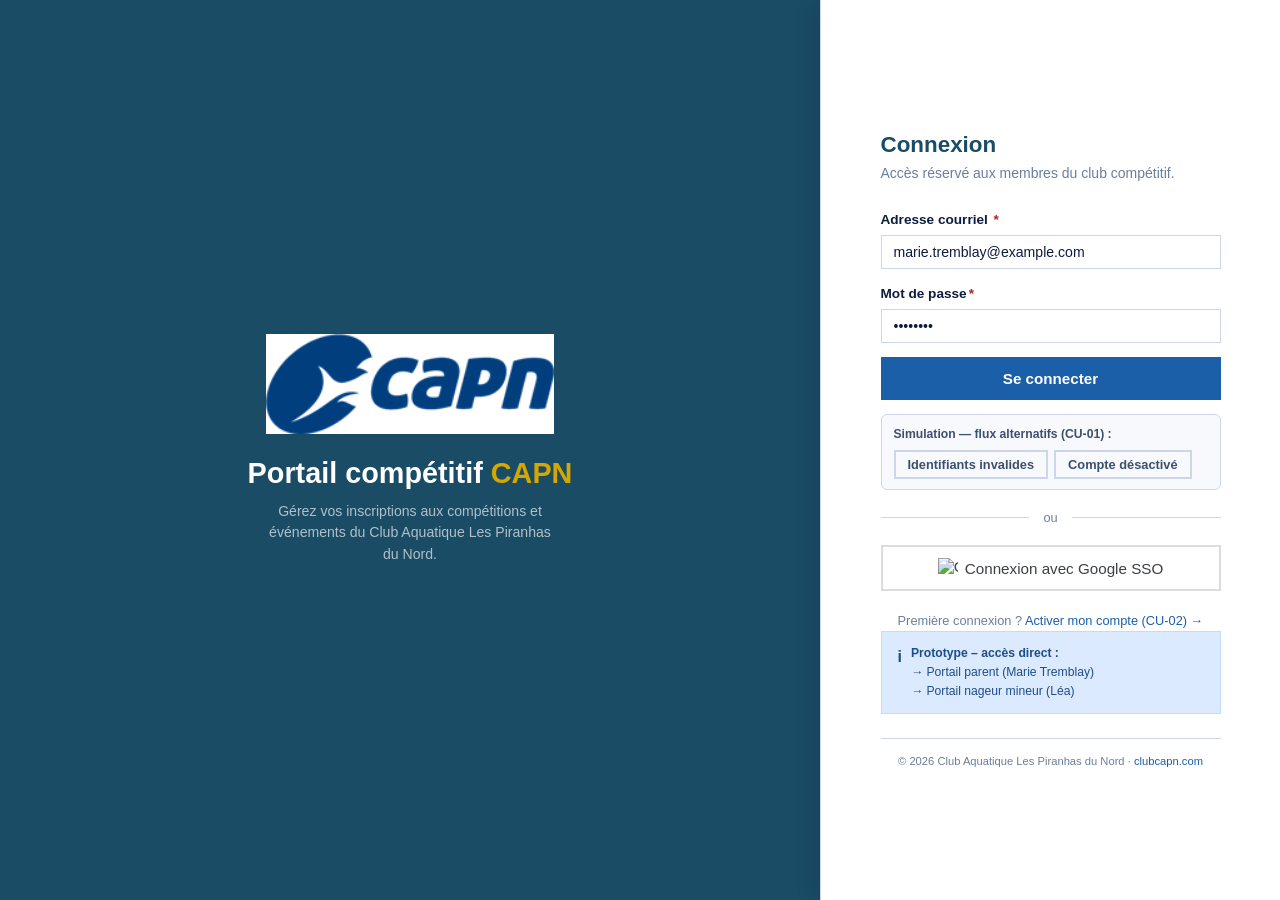
==== commit fb784567: ":klajsdjklads" ====
--- a/index.html
+++ b/index.html
@@ -50,7 +50,7 @@
               <input type="email" id="email" class="form-control" placeholder="prenom.nom@example.com" value="marie.tremblay@example.com" required />
             </div>
             <div class="form-group">
-              <label class="form-label" for="code">Mot de passe / Code d'invitation <span class="required">*</span></label>
+              <label class="form-label" for="code">Mot de passe<span class="required">*</span></label>
               <input type="password" id="code" class="form-control" placeholder="Code reçu par courriel" value="CAPN2026" required />
             </div>
             <button type="submit" class="btn btn-primary btn-full btn-lg" id="btn-login">Se connecter</button>
